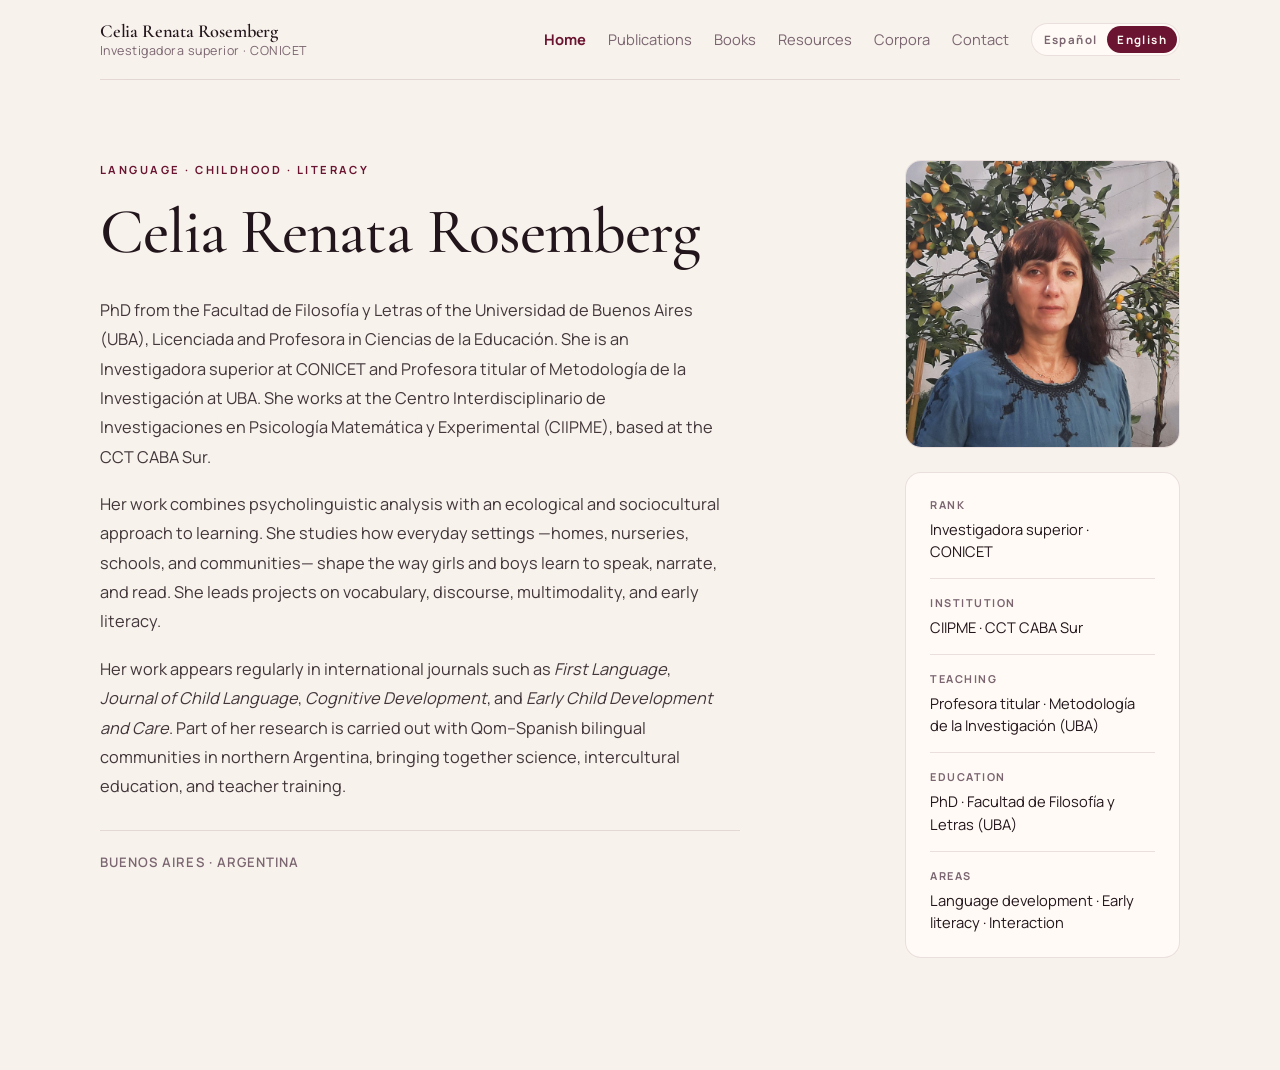
==== index.html @ 076fc378 "Initial commit: webpage for Celia Rosemberg" ====
<!DOCTYPE html>
<html lang="es">
  <head>
    <meta charset="UTF-8" />
    <meta name="viewport" content="width=device-width, initial-scale=1.0" />
    <title>Celia Renata Rosemberg — Investigadora superior · CONICET</title>
    <meta
      name="description"
      content="Celia Renata Rosemberg. Investigadora superior del CONICET. Lenguaje, infancia, alfabetización e interacción."
    />
    <link rel="icon" type="image/svg+xml" href="./favicon.svg" />
    <meta property="og:title" content="Celia Renata Rosemberg — Investigadora superior · CONICET" />
    <meta
      property="og:description"
      content="Investigadora superior del CONICET. Lenguaje, infancia, alfabetización e interacción."
    />
    <meta property="og:type" content="profile" />
    <meta property="og:locale" content="es_AR" />
    <meta property="og:image" content="./celia.jpg" />
    <meta property="og:image:alt" content="Retrato de Celia Renata Rosemberg" />
    <meta name="twitter:card" content="summary_large_image" />
    <meta name="twitter:image" content="./celia.jpg" />
    <link rel="preconnect" href="https://fonts.googleapis.com" />
    <link rel="preconnect" href="https://fonts.gstatic.com" crossorigin />
    <link
      href="https://fonts.googleapis.com/css2?family=Cormorant+Garamond:wght@500;600;700&family=Manrope:wght@400;500;600;700&display=swap"
      rel="stylesheet"
    />
    <link rel="stylesheet" href="./styles.css" />
  </head>
  <body>
    <div class="page-shell">
      <header class="site-header">
        <a
          class="brand"
          href="#inicio"
          data-view-link="inicio"
          data-i18n-attr="aria-label:brand.aria"
          aria-label="Ir al inicio"
        >
          <strong>Celia Renata Rosemberg</strong>
          <span data-i18n="brand.subtitle">Investigadora superior · CONICET</span>
        </a>

        <div class="site-header__end">
          <nav
            class="site-nav"
            data-i18n-attr="aria-label:nav.aria"
            aria-label="Principal"
          >
            <a href="#inicio" data-view-link="inicio" data-i18n="nav.home">Inicio</a>
            <a href="#publicaciones" data-view-link="publicaciones" data-i18n="nav.publications">Publicaciones</a>
            <a href="#biblioteca" data-view-link="biblioteca" data-i18n="nav.library">Libros</a>
            <a href="#transferencias" data-view-link="transferencias" data-i18n="nav.transfers">Transferencias</a>
            <a href="#corpus" data-view-link="corpus" data-i18n="nav.corpora">Corpus</a>
            <a href="#contacto" data-view-link="contacto" data-i18n="nav.contact">Contacto</a>
          </nav>

          <div
            class="lang-toggle"
            role="group"
            data-i18n-attr="aria-label:lang.aria"
            aria-label="Idioma / Language"
          >
            <button type="button" data-lang-btn="es" aria-pressed="true">Español</button>
            <button type="button" data-lang-btn="en" aria-pressed="false">English</button>
          </div>
        </div>
      </header>

      <main>
        <section class="view" data-view="inicio" id="inicio">
          <div class="hero">
            <div class="hero__content">
              <p class="eyebrow" data-i18n="hero.eyebrow">Lenguaje · Infancia · Alfabetización</p>
              <h1>Celia Renata Rosemberg</h1>
              <div class="bio" id="perfil">
                <p data-i18n="bio.p1">
                  Doctora de la Facultad de Filosofía y Letras de la
                  Universidad de Buenos Aires (UBA), licenciada y profesora
                  en Ciencias de la Educación. Es investigadora superior del
                  CONICET y profesora titular de Metodología de la
                  Investigación en la UBA. Desarrolla su trabajo en el
                  Centro Interdisciplinario de Investigaciones en Psicología
                  Matemática y Experimental (CIIPME), con sede en el CCT
                  CABA Sur.
                </p>
                <p data-i18n="bio.p2">
                  Su agenda combina el análisis psicolingüístico con una mirada
                  ecológica y sociocultural del aprendizaje. Estudia cómo los
                  entornos cotidianos —hogares, jardines maternales, escuelas y
                  comunidades— moldean la forma en que las niñas y los niños
                  aprenden a hablar, a narrar y a leer. Dirige proyectos sobre
                  vocabulario, discurso, multimodalidad y alfabetización
                  temprana.
                </p>
                <p data-i18n-html="bio.p3">
                  Publica regularmente en revistas internacionales como
                  <em>First Language</em>, <em>Journal of Child Language</em>,
                  <em>Cognitive Development</em> y
                  <em>Early Child Development and Care</em>. Parte de su
                  investigación se realiza junto a comunidades bilingües
                  qom-español del norte argentino, articulando ciencia,
                  educación intercultural y formación docente.
                </p>
              </div>

              <p class="hero__meta" data-i18n="hero.meta">Buenos Aires · Argentina</p>
            </div>

            <aside class="hero__side">
              <figure class="portrait">
                <img
                  class="portrait__image"
                  src="./celia.jpg"
                  data-i18n-attr="alt:portrait.alt"
                  alt="Retrato de Celia Rosemberg"
                />
              </figure>

              <div
                class="bio__panel"
                data-i18n-attr="aria-label:panel.aria"
                aria-label="Datos académicos"
              >
                <dl>
                  <div>
                    <dt data-i18n="panel.rank">Categoría</dt>
                    <dd data-i18n="panel.rankValue">Investigadora superior · CONICET</dd>
                  </div>
                  <div>
                    <dt data-i18n="panel.institution">Institución</dt>
                    <dd data-i18n="panel.institutionValue">CIIPME · CCT CABA Sur</dd>
                  </div>
                  <div>
                    <dt data-i18n="panel.teaching">Docencia</dt>
                    <dd data-i18n="panel.teachingValue">Profesora titular · Metodología de la Investigación (UBA)</dd>
                  </div>
                  <div>
                    <dt data-i18n="panel.education">Formación</dt>
                    <dd data-i18n="panel.educationValue">Doctora · Facultad de Filosofía y Letras (UBA)</dd>
                  </div>
                  <div>
                    <dt data-i18n="panel.areas">Áreas</dt>
                    <dd data-i18n="panel.areasValue">Desarrollo del lenguaje · Alfabetización temprana · Interacción</dd>
                  </div>
                </dl>
              </div>
            </aside>
          </div>
        </section>

        <section class="view" data-view="publicaciones" id="publicaciones">
          <header class="section-head">
            <h2 data-i18n="pubs.heading">Publicaciones</h2>
          </header>

          <div class="publication-tools">
            <label class="search-field">
              <span class="sr-only" data-i18n="pubs.searchSr">Buscar publicaciones</span>
              <input
                id="publication-search"
                type="search"
                data-i18n-attr="placeholder:pubs.searchPlaceholder"
                placeholder="Buscar por título, revista o palabra clave"
              />
            </label>

            <div class="filter-group">
              <label class="filter-select" for="publication-year-filter">
                <span data-i18n="pubs.filterLabel">Año</span>
                <select
                  id="publication-year-filter"
                  data-i18n-attr="aria-label:pubs.filterAria"
                  aria-label="Filtrar por año"
                ></select>
              </label>
            </div>
          </div>

          <p class="publication-summary" id="publication-summary"></p>
          <div class="publication-list" id="publication-list" aria-live="polite"></div>

          <p class="source-callout">
            <a
              href="https://www.conicet.gov.ar/new_scp/detalle.php?id=20046&articulos=yes"
              target="_blank"
              rel="noreferrer"
              data-i18n="pubs.sourceLink"
            >
              Listado completo en CONICET →
            </a>
          </p>
        </section>

        <section class="view" data-view="biblioteca" id="biblioteca">
          <header class="section-head">
            <h2 data-i18n="lib.heading">Libros y capítulos</h2>
          </header>

          <div class="library__columns">
            <article class="library-block">
              <div class="library-block__head">
                <h3 data-i18n="lib.booksTitle">Libros</h3>
              </div>
              <div id="book-list" class="stack-list"></div>
            </article>

            <article class="library-block">
              <div class="library-block__head">
                <h3 data-i18n="lib.chaptersTitle">Capítulos</h3>
              </div>
              <div id="chapter-list" class="stack-list"></div>
            </article>
          </div>
        </section>

        <section class="view" data-view="transferencias" id="transferencias">
          <header class="section-head">
            <h2 data-i18n="transfers.heading">Materiales de transferencia</h2>
          </header>

          <div class="showcase" id="transfers-showcase"></div>

          <p class="source-callout">
            <a
              href="https://www.ciipme-conicet.gov.ar/wordpress/vinculacion/materiales-de-transferencia/"
              target="_blank"
              rel="noreferrer"
              data-i18n="transfers.sourceLink"
            >
              Ver en el sitio del CIIPME →
            </a>
          </p>
        </section>

        <section class="view" data-view="corpus" id="corpus">
          <header class="section-head">
            <h2 data-i18n="corpus.heading">Corpus de investigación</h2>
          </header>

          <div class="stack-list" id="corpora-list"></div>

          <p class="source-callout">
            <a
              href="https://www.ciipme-conicet.gov.ar/wordpress/investigacion/datos-de-investigacion/"
              target="_blank"
              rel="noreferrer"
              data-i18n="corpus.sourceLink"
            >
              Ver detalles en CIIPME →
            </a>
          </p>
        </section>

        <section class="view" data-view="contacto" id="contacto">
          <header class="section-head">
            <h2 data-i18n="contact.heading">Para consultas académicas e invitaciones.</h2>
            <p class="section-lede" data-i18n="contact.lede">
              Las consultas institucionales pueden canalizarse a través del
              CIIPME (CONICET), en la Ciudad Autónoma de Buenos Aires, o por
              medio de la ficha pública del CONICET.
            </p>
          </header>

          <dl
            class="contact-details"
            data-i18n-attr="aria-label:contact.aria"
            aria-label="Contacto institucional"
          >
            <div>
              <dt>Email</dt>
              <dd>
                <a href="mailto:celiarosemberg@gmail.com">celiarosemberg@gmail.com</a>
              </dd>
            </div>
            <div>
              <dt data-i18n="contact.institution">Institución</dt>
              <dd data-i18n="contact.institutionValue">CIIPME · CCT CABA Sur · CONICET</dd>
            </div>
            <div>
              <dt data-i18n="contact.location">Ubicación</dt>
              <dd data-i18n="contact.locationValue">Ciudad Autónoma de Buenos Aires, Argentina</dd>
            </div>
          </dl>

          <div class="contact-actions">
            <a
              class="button button--primary"
              href="https://www.conicet.gov.ar/new_scp/detalle.php?id=20046&datos_academicos=yes"
              target="_blank"
              rel="noreferrer"
              data-i18n="contact.cta"
            >
              Perfil en CONICET
            </a>
          </div>
        </section>
      </main>
    </div>

    <script src="./publications-data.js"></script>
    <script src="./script.js"></script>
  </body>
</html>
---- styles.css ----
:root {
  --bg: #f7f2ec;
  --paper: #fffaf5;
  --text: #22151b;
  --muted: #7a6570;
  --line: rgba(80, 25, 45, 0.12);
  --accent: #6a1431;
  --accent-hover: #501026;
  --accent-soft: #bd5b72;
  --radius: 16px;
  --max-width: 1080px;
  --serif: "Cormorant Garamond", Georgia, serif;
  --sans: "Manrope", system-ui, -apple-system, sans-serif;
}

*,
*::before,
*::after {
  box-sizing: border-box;
}

html {
  scroll-behavior: smooth;
}

body {
  margin: 0;
  font-family: var(--sans);
  color: var(--text);
  background: var(--bg);
  -webkit-font-smoothing: antialiased;
  text-rendering: optimizeLegibility;
  min-height: 100vh;
}

a {
  color: inherit;
}

p {
  line-height: 1.7;
  color: rgba(34, 21, 27, 0.82);
}

.sr-only {
  position: absolute;
  width: 1px;
  height: 1px;
  padding: 0;
  margin: -1px;
  overflow: hidden;
  clip: rect(0, 0, 0, 0);
  white-space: nowrap;
  border: 0;
}

.page-shell {
  width: min(calc(100% - 48px), var(--max-width));
  margin: 0 auto;
  padding-bottom: 72px;
}

/* ---------- Header ---------- */

.site-header {
  position: sticky;
  top: 0;
  z-index: 10;
  display: flex;
  justify-content: space-between;
  align-items: center;
  gap: 24px;
  padding: 20px 0;
  background: color-mix(in srgb, var(--bg) 88%, transparent);
  backdrop-filter: blur(10px);
  border-bottom: 1px solid var(--line);
}

.brand {
  display: inline-flex;
  flex-direction: column;
  text-decoration: none;
  line-height: 1.25;
}

.brand strong {
  font-family: var(--serif);
  font-size: 1.15rem;
  font-weight: 600;
  letter-spacing: -0.01em;
}

.brand span {
  color: var(--muted);
  font-size: 0.78rem;
  letter-spacing: 0.04em;
}

.site-nav {
  display: flex;
  flex-wrap: wrap;
  gap: 22px;
}

.site-nav a {
  text-decoration: none;
  color: var(--muted);
  font-size: 0.92rem;
  transition: color 150ms ease;
}

.site-nav a:hover,
.site-nav a:focus-visible {
  color: var(--accent);
}

.site-nav a.is-active {
  color: var(--accent);
  font-weight: 700;
}

.site-header__end {
  display: flex;
  align-items: center;
  gap: 22px;
  flex-wrap: wrap;
}

.lang-toggle {
  display: inline-flex;
  padding: 2px;
  border: 1px solid var(--line);
  border-radius: 999px;
  background: var(--paper);
}

.lang-toggle button {
  min-width: 34px;
  padding: 6px 10px;
  border: 0;
  border-radius: 999px;
  background: transparent;
  color: var(--muted);
  font: inherit;
  font-size: 0.72rem;
  font-weight: 700;
  letter-spacing: 0.12em;
  cursor: pointer;
  transition:
    background-color 150ms ease,
    color 150ms ease;
}

.lang-toggle button.is-active {
  background: var(--accent);
  color: #fff8f3;
}

.lang-toggle button:not(.is-active):hover,
.lang-toggle button:not(.is-active):focus-visible {
  color: var(--accent);
}

/* ---------- Main + views ---------- */

main {
  display: block;
  padding: 80px 0 40px;
  min-height: 60vh;
}

.view {
  display: none;
}

.view.is-active {
  display: block;
  animation: view-in 280ms ease;
}

[data-view="inicio"] > * + * {
  margin-top: 96px;
  padding-top: 96px;
  border-top: 1px solid var(--line);
}

@media (max-width: 960px) {
  [data-view="inicio"] > * + * {
    margin-top: 64px;
    padding-top: 64px;
  }
}

@keyframes view-in {
  from {
    opacity: 0;
    transform: translateY(6px);
  }
  to {
    opacity: 1;
    transform: translateY(0);
  }
}

@media (prefers-reduced-motion: reduce) {
  .view.is-active {
    animation: none;
  }
}

/* ---------- Typography ---------- */

.eyebrow,
.section-label {
  margin: 0 0 20px;
  color: var(--accent);
  text-transform: uppercase;
  letter-spacing: 0.22em;
  font-size: 0.7rem;
  font-weight: 700;
}

h1,
h2 {
  margin: 0;
  font-family: var(--serif);
  font-weight: 500;
  color: var(--text);
  letter-spacing: -0.015em;
}

h1 {
  font-size: clamp(2.4rem, 5.8vw, 4rem);
  line-height: 1.02;
  text-wrap: balance;
}

h2 {
  font-size: clamp(1.6rem, 3.2vw, 2.3rem);
  line-height: 1.15;
  text-wrap: balance;
}

h3 {
  margin: 0 0 10px;
  font-family: var(--serif);
  font-size: 1.3rem;
  font-weight: 600;
  letter-spacing: -0.01em;
  color: var(--text);
}

.section-lede {
  margin: 16px 0 0;
  max-width: 56ch;
  font-size: 0.98rem;
  line-height: 1.65;
  color: rgba(34, 21, 27, 0.75);
}

/* ---------- Hero ---------- */

.hero {
  display: grid;
  grid-template-columns: minmax(0, 1.5fr) minmax(240px, 0.55fr);
  gap: 56px;
  align-items: start;
}

.hero__content {
  max-width: 640px;
}

.hero__side {
  display: grid;
  gap: 24px;
  position: sticky;
  top: 96px;
}

.hero__lede {
  margin: 26px 0 0;
  font-size: 1.08rem;
  line-height: 1.7;
  max-width: 54ch;
}

.hero__meta {
  margin: 28px 0 0;
  padding-top: 20px;
  border-top: 1px solid var(--line);
  color: var(--muted);
  font-size: 0.82rem;
  letter-spacing: 0.08em;
  text-transform: uppercase;
  font-weight: 600;
}

/* ---------- Buttons ---------- */

.button {
  display: inline-flex;
  align-items: center;
  justify-content: center;
  min-height: 44px;
  padding: 0 22px;
  border-radius: 999px;
  border: 1px solid transparent;
  font: inherit;
  font-weight: 600;
  font-size: 0.94rem;
  text-decoration: none;
  cursor: pointer;
  transition:
    background-color 150ms ease,
    color 150ms ease,
    border-color 150ms ease;
}

.button--primary {
  background: var(--accent);
  color: #fff8f3;
}

.button--primary:hover,
.button--primary:focus-visible {
  background: var(--accent-hover);
}

.button--ghost {
  border-color: var(--line);
  color: var(--accent);
}

.button--ghost:hover,
.button--ghost:focus-visible {
  border-color: var(--accent);
}

/* ---------- Portrait ---------- */

.portrait {
  margin: 0;
  aspect-ratio: 1 / 1.05;
  overflow: hidden;
  border-radius: var(--radius);
  border: 1px solid var(--line);
  background: var(--paper);
}

.portrait__image {
  display: block;
  width: 100%;
  height: 100%;
  object-fit: cover;
  object-position: center top;
}

/* ---------- Bio ---------- */

.bio {
  margin-top: 32px;
  max-width: 62ch;
}

.bio p {
  margin: 0;
  font-size: 1.02rem;
  line-height: 1.8;
  color: rgba(34, 21, 27, 0.85);
}

.bio p + p {
  margin-top: 18px;
}

.bio em {
  font-style: italic;
}

.bio__panel {
  padding: 24px;
  border: 1px solid var(--line);
  border-radius: var(--radius);
  background: var(--paper);
}

.bio__panel dl {
  margin: 0;
  display: grid;
  gap: 16px;
}

.bio__panel div + div {
  padding-top: 16px;
  border-top: 1px solid var(--line);
}

.bio__panel dt {
  margin-bottom: 6px;
  font-size: 0.68rem;
  font-weight: 700;
  letter-spacing: 0.14em;
  text-transform: uppercase;
  color: var(--muted);
}

.bio__panel dd {
  margin: 0;
  font-size: 0.92rem;
  line-height: 1.5;
}

/* ---------- Section heading ---------- */

.section-head {
  max-width: 720px;
  margin-bottom: 36px;
}

/* ---------- Themes ---------- */

.themes__grid {
  display: grid;
  grid-template-columns: repeat(3, minmax(0, 1fr));
  gap: 40px;
}

.themes article {
  padding-top: 24px;
  border-top: 1px solid var(--line);
}

.themes h3 {
  margin-bottom: 12px;
}

.themes p {
  margin: 0;
  font-size: 0.96rem;
  line-height: 1.7;
}

/* ---------- Publications ---------- */

.publication-tools {
  display: grid;
  grid-template-columns: minmax(0, 1fr) 220px;
  gap: 18px;
  align-items: end;
  margin-bottom: 24px;
}

.search-field {
  display: block;
  max-width: none;
}

.search-field input {
  width: 100%;
  height: 44px;
  padding: 0 20px;
  border: 1px solid var(--line);
  border-radius: 999px;
  background: var(--paper);
  color: var(--text);
  font: inherit;
  transition: border-color 150ms ease;
}

.search-field input::placeholder {
  color: var(--muted);
}

.search-field input:focus {
  outline: none;
  border-color: var(--accent);
}

.filter-group {
  width: 100%;
  display: flex;
  justify-content: flex-end;
}

.filter-select {
  display: grid;
  gap: 8px;
  width: 100%;
  max-width: 220px;
}

.filter-select span {
  font-size: 0.78rem;
  font-weight: 700;
  letter-spacing: 0.12em;
  text-transform: uppercase;
  color: var(--muted);
}

.filter-select select {
  width: 100%;
  height: 44px;
  padding: 0 40px 0 16px;
  border: 1px solid var(--line);
  border-radius: 14px;
  background: var(--paper);
  color: var(--text);
  font: inherit;
  appearance: none;
  -webkit-appearance: none;
  background-image:
    linear-gradient(45deg, transparent 50%, var(--accent) 50%),
    linear-gradient(135deg, var(--accent) 50%, transparent 50%);
  background-position:
    calc(100% - 20px) calc(50% - 3px),
    calc(100% - 14px) calc(50% - 3px);
  background-size: 6px 6px, 6px 6px;
  background-repeat: no-repeat;
}

.filter-select select:focus {
  outline: none;
  border-color: var(--accent);
}

.publication-summary {
  margin: 0 0 8px;
  color: var(--muted);
  font-size: 0.88rem;
}

.publication-list,
.stack-list {
  display: grid;
}

.publication-item,
.stack-item {
  border-top: 1px solid var(--line);
}

.publication-list > :last-child,
.stack-list > :last-child {
  border-bottom: 1px solid var(--line);
}

.publication-item a,
.stack-item a,
.stack-item__inner {
  display: block;
  padding: 22px 0;
  text-decoration: none;
  transition: opacity 150ms ease;
}

.publication-item a {
  padding-bottom: 0;
}

.publication-item__footer {
  display: flex;
  justify-content: space-between;
  align-items: center;
  flex-wrap: wrap;
  gap: 12px 20px;
  padding: 0 0 22px;
}

.publication-item__footer .publication-item__authors {
  margin: 0;
  flex: 1 1 240px;
  min-width: 0;
}

.publication-item__copy {
  flex-shrink: 0;
  padding: 7px 16px;
  border: 1px solid var(--accent);
  border-radius: 999px;
  background: var(--accent);
  color: #fff8f3;
  font: inherit;
  font-size: 0.72rem;
  font-weight: 700;
  letter-spacing: 0.1em;
  text-transform: uppercase;
  cursor: pointer;
  transition:
    color 150ms ease,
    border-color 150ms ease,
    background-color 150ms ease;
}

.publication-item__copy:hover,
.publication-item__copy:focus-visible {
  background: var(--accent-hover);
  border-color: var(--accent-hover);
}

.publication-item__copy.is-copied {
  background: var(--paper);
  color: var(--accent);
  border-color: var(--accent);
}

.publication-item a:hover,
.stack-item a:hover {
  opacity: 0.72;
}

.publication-item__meta,
.stack-item__meta {
  display: flex;
  flex-wrap: wrap;
  gap: 6px 14px;
  margin-bottom: 8px;
  color: var(--muted);
  font-size: 0.78rem;
  font-weight: 600;
  letter-spacing: 0.06em;
  text-transform: uppercase;
}

.publication-item__title,
.stack-item__title {
  margin: 0 0 8px;
  font-family: var(--serif);
  font-weight: 500;
  font-size: 1.2rem;
  line-height: 1.35;
  letter-spacing: -0.005em;
  color: var(--text);
  max-width: 68ch;
}

.publication-item__authors,
.stack-item__authors,
.stack-item__book {
  margin: 0;
  font-size: 0.92rem;
  line-height: 1.55;
  color: var(--muted);
}

.stack-item__book {
  margin-top: 4px;
  font-style: italic;
}

.source-callout {
  margin: 32px 0 0;
}

.source-callout a {
  color: var(--accent);
  font-weight: 600;
  text-decoration: none;
  border-bottom: 1px solid transparent;
  transition: border-color 150ms ease;
}

.source-callout a:hover {
  border-bottom-color: var(--accent);
}

/* ---------- Showcase (transfers) ---------- */

.showcase {
  display: grid;
  gap: 88px;
}

.showcase-item {
  display: flex;
  gap: 56px;
  align-items: center;
}

.showcase-item:nth-child(even) {
  flex-direction: row-reverse;
}

.showcase-item__body {
  flex: 1 1 auto;
  max-width: 56ch;
}

.showcase-item__title {
  margin: 0 0 14px;
  font-family: var(--serif);
  font-size: clamp(1.5rem, 2.6vw, 1.9rem);
  font-weight: 500;
  line-height: 1.15;
  letter-spacing: -0.01em;
  color: var(--text);
}

.showcase-item__text {
  margin: 0 0 22px;
  font-size: 1rem;
  line-height: 1.75;
  color: rgba(34, 21, 27, 0.85);
}

.showcase-item__links {
  list-style: none;
  margin: 0;
  padding: 0;
  display: flex;
  flex-wrap: wrap;
  gap: 8px;
}

.showcase-item__links a {
  display: inline-flex;
  align-items: center;
  padding: 6px 14px;
  border: 1px solid var(--line);
  border-radius: 999px;
  background: var(--paper);
  color: var(--accent);
  text-decoration: none;
  font-size: 0.82rem;
  font-weight: 600;
  transition:
    border-color 150ms ease,
    background-color 150ms ease;
}

.showcase-item__links a:hover,
.showcase-item__links a:focus-visible {
  border-color: var(--accent);
  background: color-mix(in srgb, var(--accent) 8%, var(--paper));
}

.showcase-item__figure {
  flex: 0 0 38%;
  max-width: 360px;
  margin: 0;
}

.showcase-item__figure img {
  display: block;
  width: 100%;
  height: auto;
  border-radius: 14px;
  border: 1px solid var(--line);
  box-shadow: 0 12px 36px rgba(83, 20, 41, 0.1);
}

.showcase-item__placeholder {
  aspect-ratio: 3 / 4;
  border-radius: 14px;
  background: linear-gradient(140deg, var(--accent) 0%, var(--accent-soft) 100%);
  display: grid;
  place-items: center;
  color: #fff8f3;
  font-family: var(--serif);
  font-size: clamp(3rem, 6vw, 4.5rem);
  font-weight: 600;
  letter-spacing: 0.05em;
  box-shadow: 0 12px 36px rgba(83, 20, 41, 0.18);
}

@media (max-width: 760px) {
  .showcase {
    gap: 64px;
  }

  .showcase-item,
  .showcase-item:nth-child(even) {
    flex-direction: column;
    gap: 28px;
    align-items: flex-start;
  }

  .showcase-item__figure {
    flex: 1 1 auto;
    max-width: 280px;
    width: 100%;
  }
}

/* ---------- Contact ---------- */

.contact-details a {
  color: var(--accent);
  text-decoration: none;
  border-bottom: 1px solid currentColor;
  transition: opacity 150ms ease;
}

.contact-details a:hover,
.contact-details a:focus-visible {
  opacity: 0.75;
}

.contact-details {
  display: grid;
  grid-template-columns: repeat(2, minmax(0, 1fr));
  gap: 32px;
  margin: 0 0 40px;
  padding-top: 32px;
  border-top: 1px solid var(--line);
  max-width: 720px;
}

.contact-details div {
  margin: 0;
}

.contact-details dt {
  margin: 0 0 6px;
  font-size: 0.72rem;
  font-weight: 700;
  letter-spacing: 0.12em;
  text-transform: uppercase;
  color: var(--muted);
}

.contact-details dd {
  margin: 0;
  font-size: 1rem;
  line-height: 1.55;
}

@media (max-width: 640px) {
  .contact-details {
    grid-template-columns: 1fr;
    gap: 24px;
  }
}

.contact-actions {
  display: flex;
  flex-wrap: wrap;
  gap: 12px;
}

/* ---------- Library ---------- */

.library__columns {
  display: grid;
  grid-template-columns: repeat(2, minmax(0, 1fr));
  gap: 56px;
}

.library-block__head {
  display: flex;
  justify-content: space-between;
  align-items: baseline;
  gap: 12px;
  margin-bottom: 4px;
}

.library-block__head h3 {
  margin: 0;
  font-size: 1.08rem;
}

.library-block__head p {
  margin: 0;
  color: var(--muted);
  font-size: 0.82rem;
}

/* ---------- Responsive ---------- */

@media (max-width: 960px) {
  .hero,
  .library__columns {
    grid-template-columns: 1fr;
  }

  .hero__side {
    position: static;
    max-width: 420px;
  }

  .bio {
    margin-top: 28px;
  }

  .library__columns {
    gap: 40px;
  }

  .themes__grid {
    grid-template-columns: 1fr;
    gap: 28px;
  }

  .portrait__frame {
    max-width: 420px;
    margin: 0 auto;
  }

  main {
    gap: 72px;
    padding-top: 56px;
  }

  .publication-tools {
    grid-template-columns: 1fr;
    align-items: stretch;
  }
}

@media (max-width: 640px) {
  .page-shell {
    width: min(calc(100% - 28px), var(--max-width));
  }

  .site-header {
    flex-direction: column;
    align-items: flex-start;
    padding: 14px 0;
  }

  .site-nav {
    gap: 14px;
  }

  main {
    padding-top: 40px;
  }
}
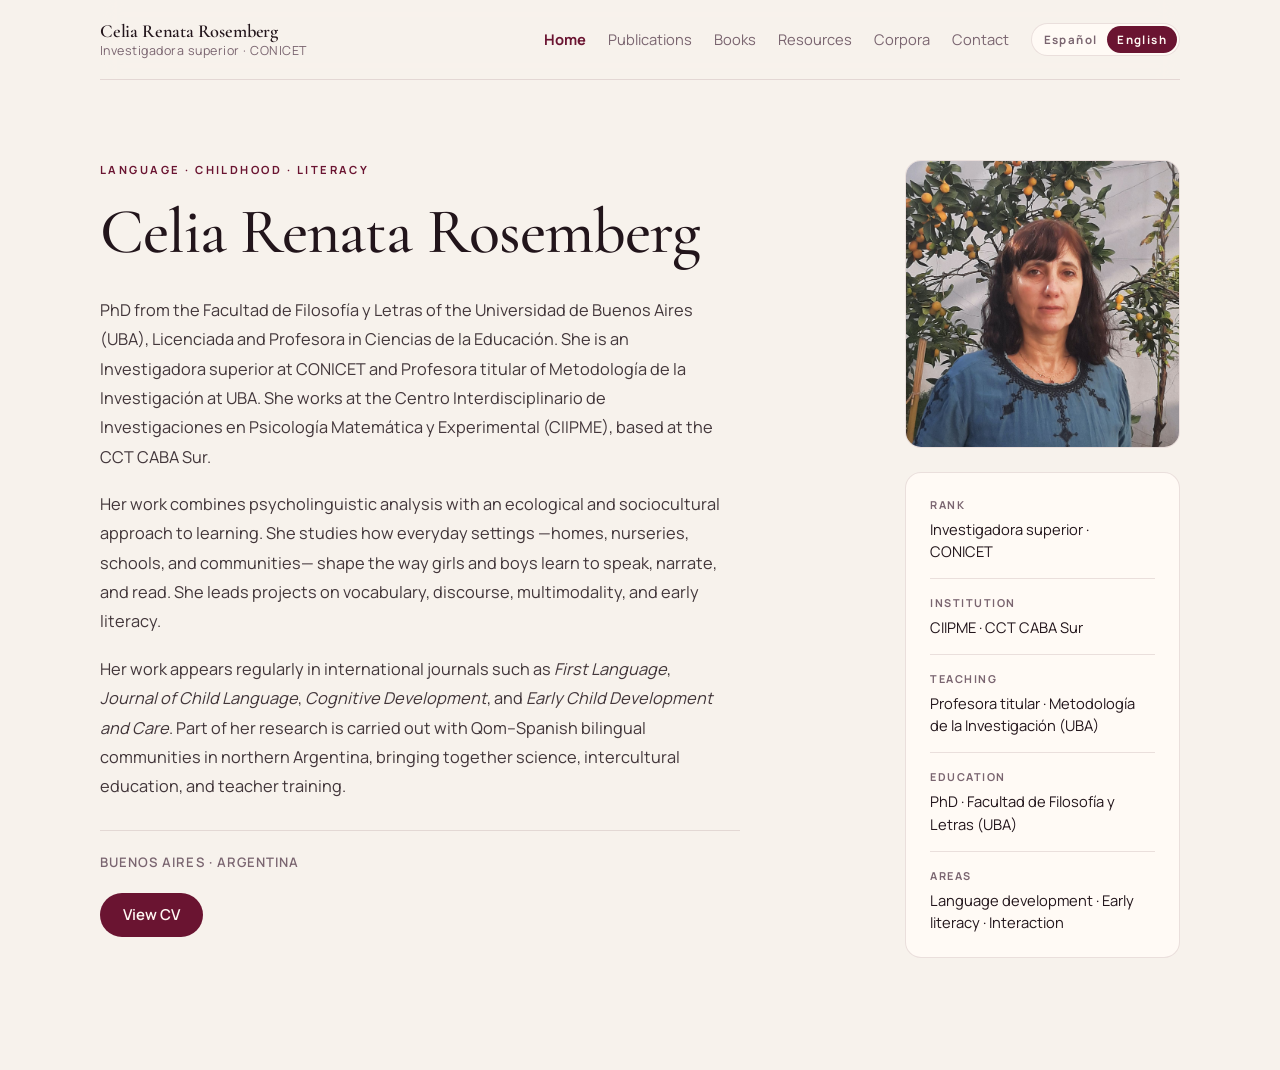
==== commit 1faf7d9c: "Add CV button to hero section linking to Google Drive" ====
--- a/index.html
+++ b/index.html
@@ -106,6 +106,18 @@
               </div>
 
               <p class="hero__meta" data-i18n="hero.meta">Buenos Aires · Argentina</p>
+
+              <p class="hero__actions">
+                <a
+                  class="button button--primary"
+                  href="https://drive.google.com/file/d/1KDHO_gd2H1k1fDCseKcKAWdprEfrpclt/view?usp=sharing"
+                  target="_blank"
+                  rel="noreferrer"
+                  data-i18n="hero.cv"
+                >
+                  Ver CV
+                </a>
+              </p>
             </div>
 
             <aside class="hero__side">
--- a/styles.css
+++ b/styles.css
@@ -294,6 +294,10 @@
   letter-spacing: 0.08em;
   text-transform: uppercase;
   font-weight: 600;
+}
+
+.hero__actions {
+  margin: 20px 0 0;
 }
 
 /* ---------- Buttons ---------- */
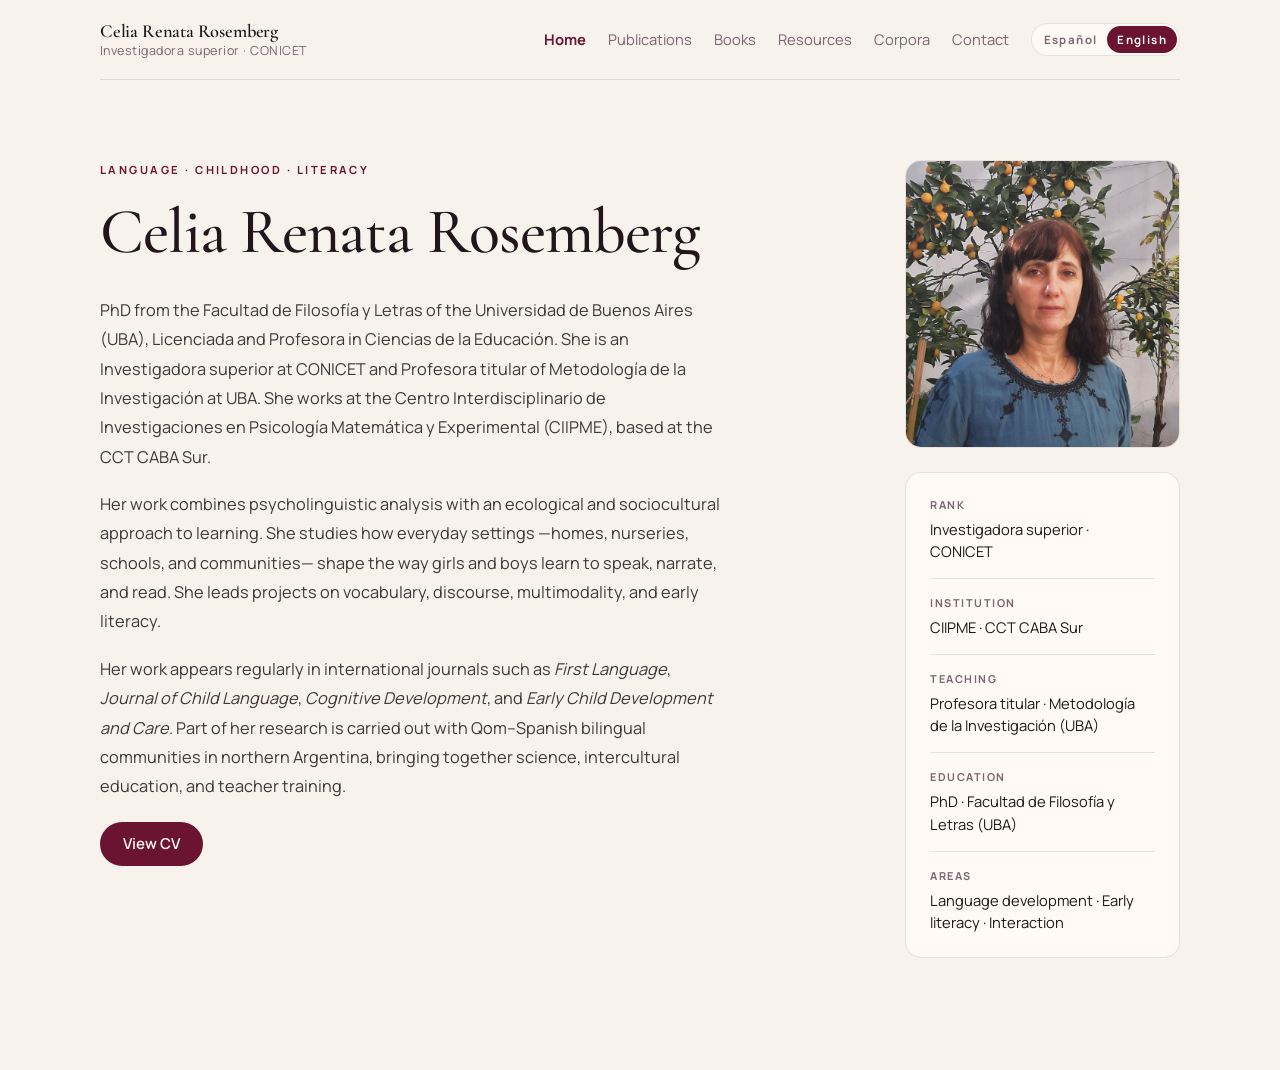
==== commit f8a50387: "Remove Buenos Aires location from hero section Co-Authored-By: Claude Opus 4.7 (1M context) <noreply" ====
--- a/index.html
+++ b/index.html
@@ -105,8 +105,6 @@
                 </p>
               </div>
 
-              <p class="hero__meta" data-i18n="hero.meta">Buenos Aires · Argentina</p>
-
               <p class="hero__actions">
                 <a
                   class="button button--primary"
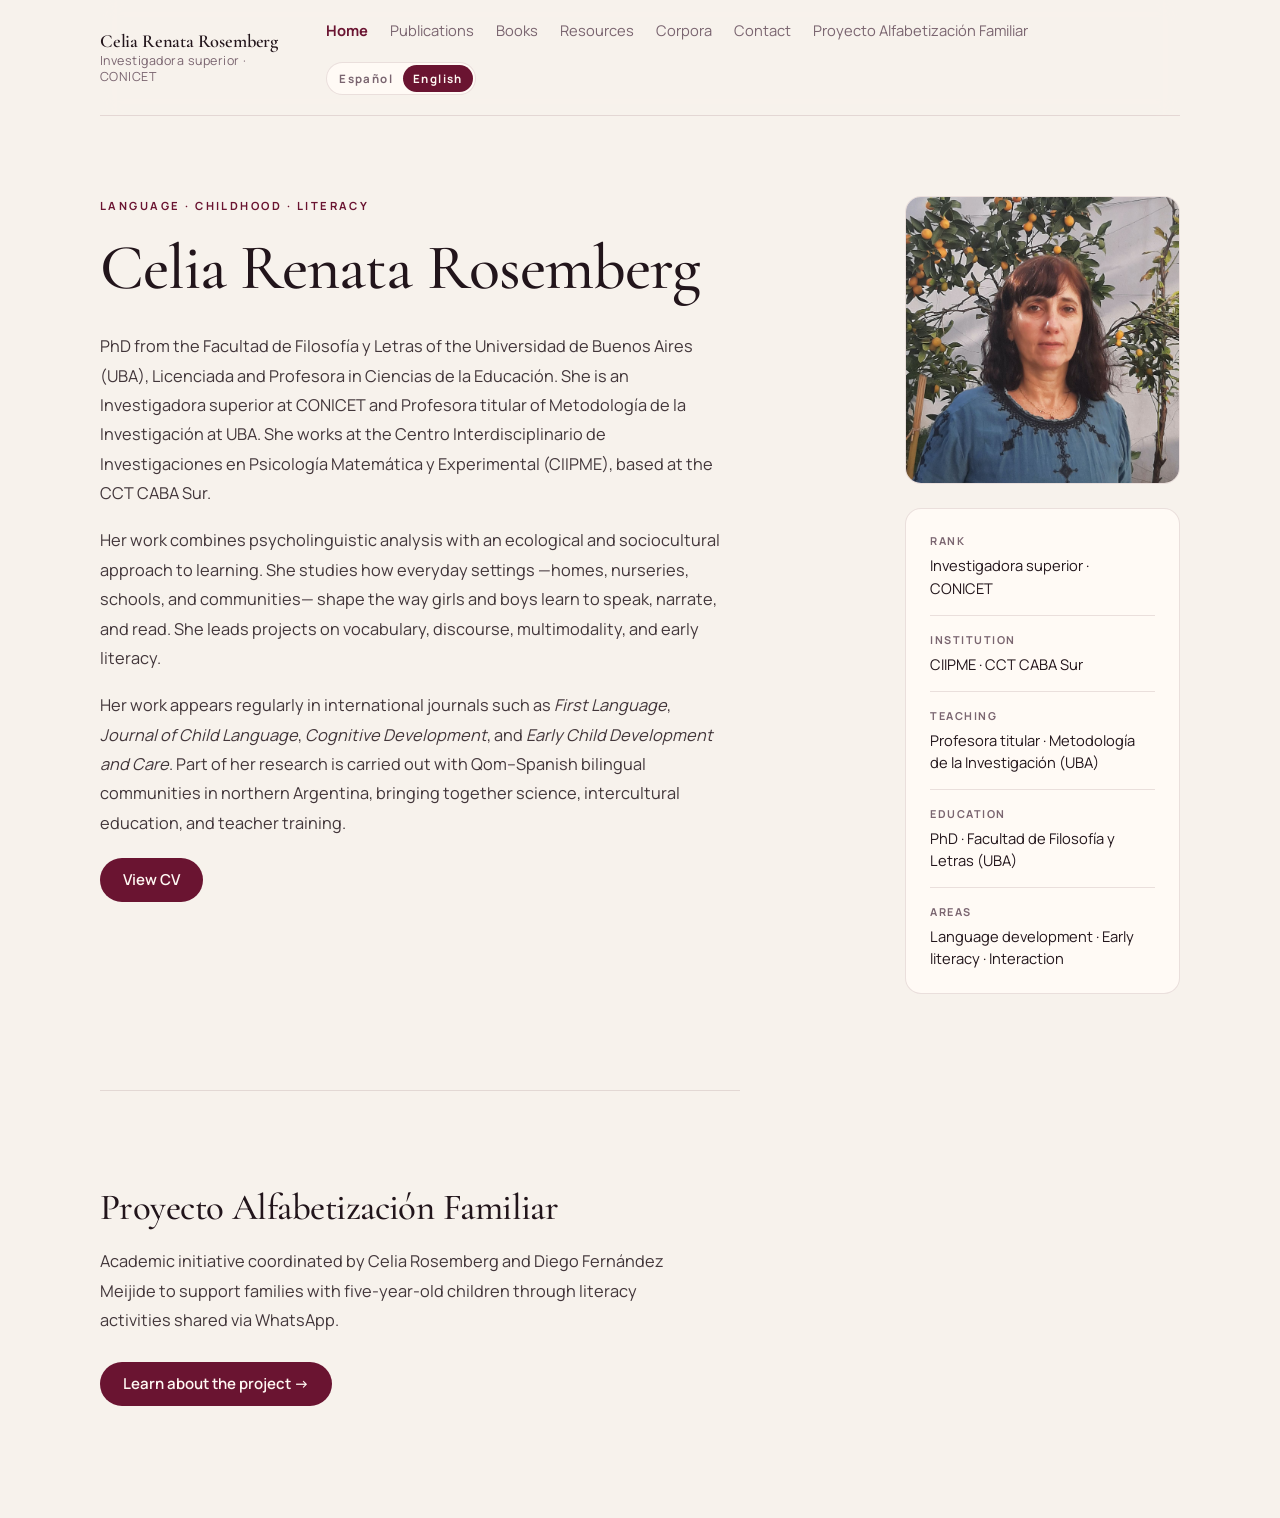
==== commit 7d640545: "Add Proyecto Alfabetización Familiar pages Adds a project page that doubles as the privacy policy, p" ====
--- a/index.html
+++ b/index.html
@@ -54,6 +54,7 @@
             <a href="#transferencias" data-view-link="transferencias" data-i18n="nav.transfers">Transferencias</a>
             <a href="#corpus" data-view-link="corpus" data-i18n="nav.corpora">Corpus</a>
             <a href="#contacto" data-view-link="contacto" data-i18n="nav.contact">Contacto</a>
+            <a href="./alfabetizacion-familiar/" data-i18n="nav.project">Proyecto Alfabetización Familiar</a>
           </nav>
 
           <div
@@ -158,6 +159,25 @@
               </div>
             </aside>
           </div>
+
+          <aside class="project-callout" aria-labelledby="project-callout-title">
+            <h2 id="project-callout-title">Proyecto Alfabetización Familiar</h2>
+            <p class="project-callout__text" data-i18n="projectCallout.text">
+              Iniciativa académica coordinada por Celia Rosemberg y Diego
+              Fernández Meijide para acompañar a familias con niñas y niños de
+              salas de 5 años mediante propuestas de alfabetización compartidas
+              por WhatsApp.
+            </p>
+            <p class="project-callout__actions">
+              <a
+                class="button button--primary"
+                href="./alfabetizacion-familiar/"
+                data-i18n="projectCallout.cta"
+              >
+                Conocer el proyecto →
+              </a>
+            </p>
+          </aside>
         </section>
 
         <section class="view" data-view="publicaciones" id="publicaciones">
--- a/styles.css
+++ b/styles.css
@@ -203,6 +203,10 @@
 }
 
 @media (prefers-reduced-motion: reduce) {
+  html {
+    scroll-behavior: auto;
+  }
+
   .view.is-active {
     animation: none;
   }
@@ -298,6 +302,24 @@
 
 .hero__actions {
   margin: 20px 0 0;
+}
+
+/* ---------- Bloque destacado del proyecto ---------- */
+
+.project-callout {
+  max-width: 640px;
+}
+
+.project-callout__text {
+  margin: 18px 0 0;
+  max-width: 58ch;
+  font-size: 1.02rem;
+  line-height: 1.8;
+  color: rgba(34, 21, 27, 0.85);
+}
+
+.project-callout__actions {
+  margin: 26px 0 0;
 }
 
 /* ---------- Buttons ---------- */
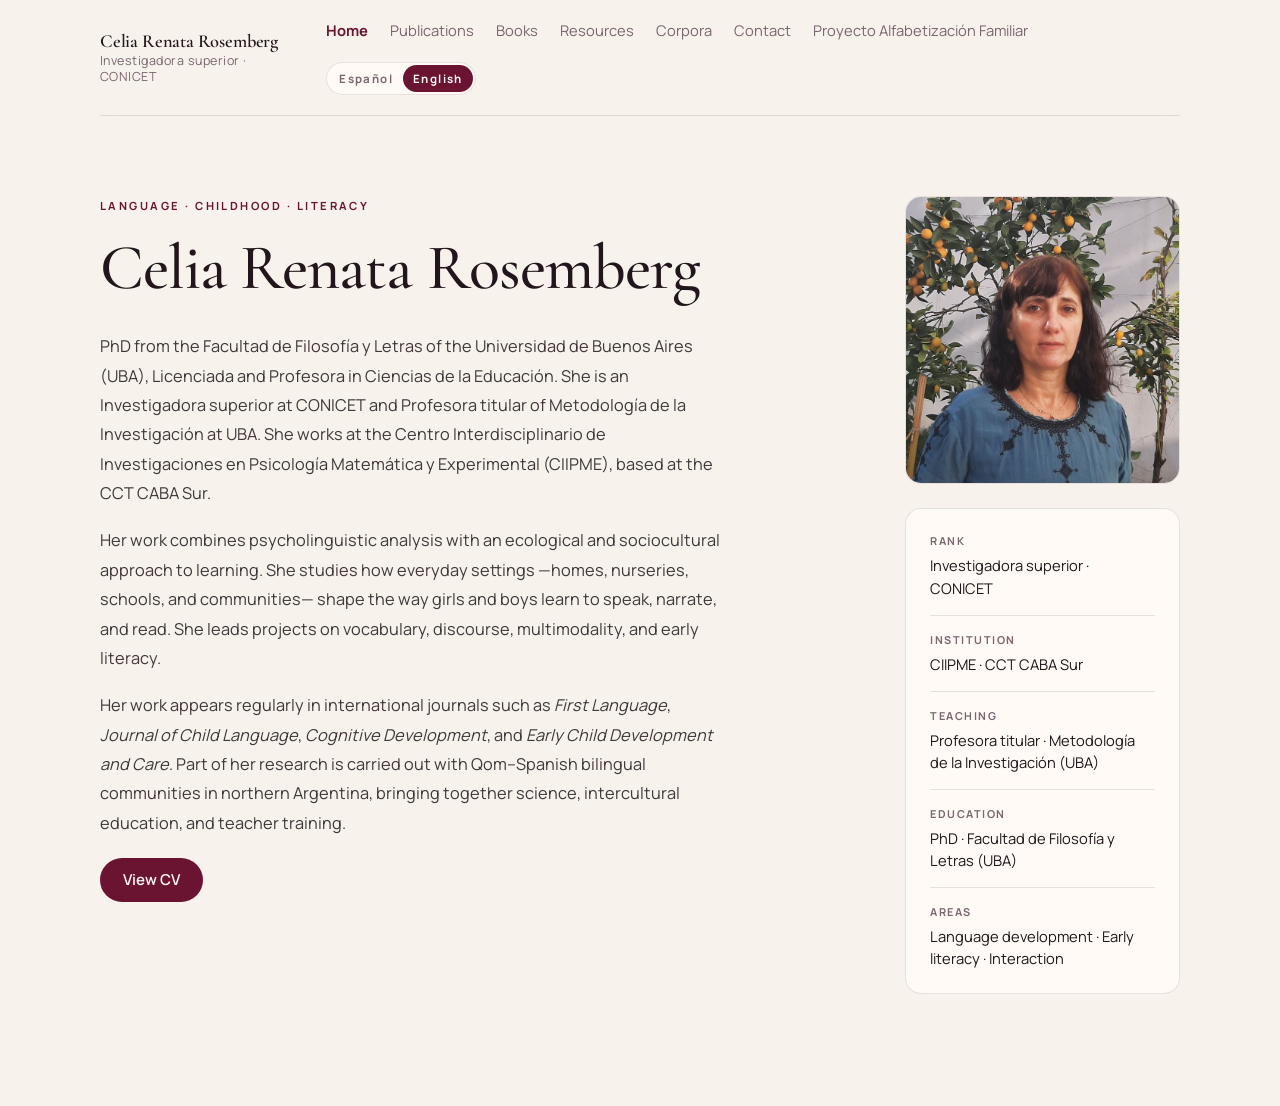
==== commit b6c34dac: "Remove the project block from the home page The navigation link to the project remains, and it still" ====
--- a/index.html
+++ b/index.html
@@ -54,7 +54,7 @@
             <a href="#transferencias" data-view-link="transferencias" data-i18n="nav.transfers">Transferencias</a>
             <a href="#corpus" data-view-link="corpus" data-i18n="nav.corpora">Corpus</a>
             <a href="#contacto" data-view-link="contacto" data-i18n="nav.contact">Contacto</a>
-            <a href="./alfabetizacion-familiar/" data-i18n="nav.project">Proyecto Alfabetización Familiar</a>
+            <a href="./alfabetizacion-familiar/" data-i18n="nav.project" data-i18n-attr="href:project.href">Proyecto Alfabetización Familiar</a>
           </nav>
 
           <div
@@ -159,25 +159,6 @@
               </div>
             </aside>
           </div>
-
-          <aside class="project-callout" aria-labelledby="project-callout-title">
-            <h2 id="project-callout-title">Proyecto Alfabetización Familiar</h2>
-            <p class="project-callout__text" data-i18n="projectCallout.text">
-              Iniciativa académica coordinada por Celia Rosemberg y Diego
-              Fernández Meijide para acompañar a familias con niñas y niños de
-              salas de 5 años mediante propuestas de alfabetización compartidas
-              por WhatsApp.
-            </p>
-            <p class="project-callout__actions">
-              <a
-                class="button button--primary"
-                href="./alfabetizacion-familiar/"
-                data-i18n="projectCallout.cta"
-              >
-                Conocer el proyecto →
-              </a>
-            </p>
-          </aside>
         </section>
 
         <section class="view" data-view="publicaciones" id="publicaciones">
--- a/styles.css
+++ b/styles.css
@@ -302,24 +302,6 @@
 
 .hero__actions {
   margin: 20px 0 0;
-}
-
-/* ---------- Bloque destacado del proyecto ---------- */
-
-.project-callout {
-  max-width: 640px;
-}
-
-.project-callout__text {
-  margin: 18px 0 0;
-  max-width: 58ch;
-  font-size: 1.02rem;
-  line-height: 1.8;
-  color: rgba(34, 21, 27, 0.85);
-}
-
-.project-callout__actions {
-  margin: 26px 0 0;
 }
 
 /* ---------- Buttons ---------- */
